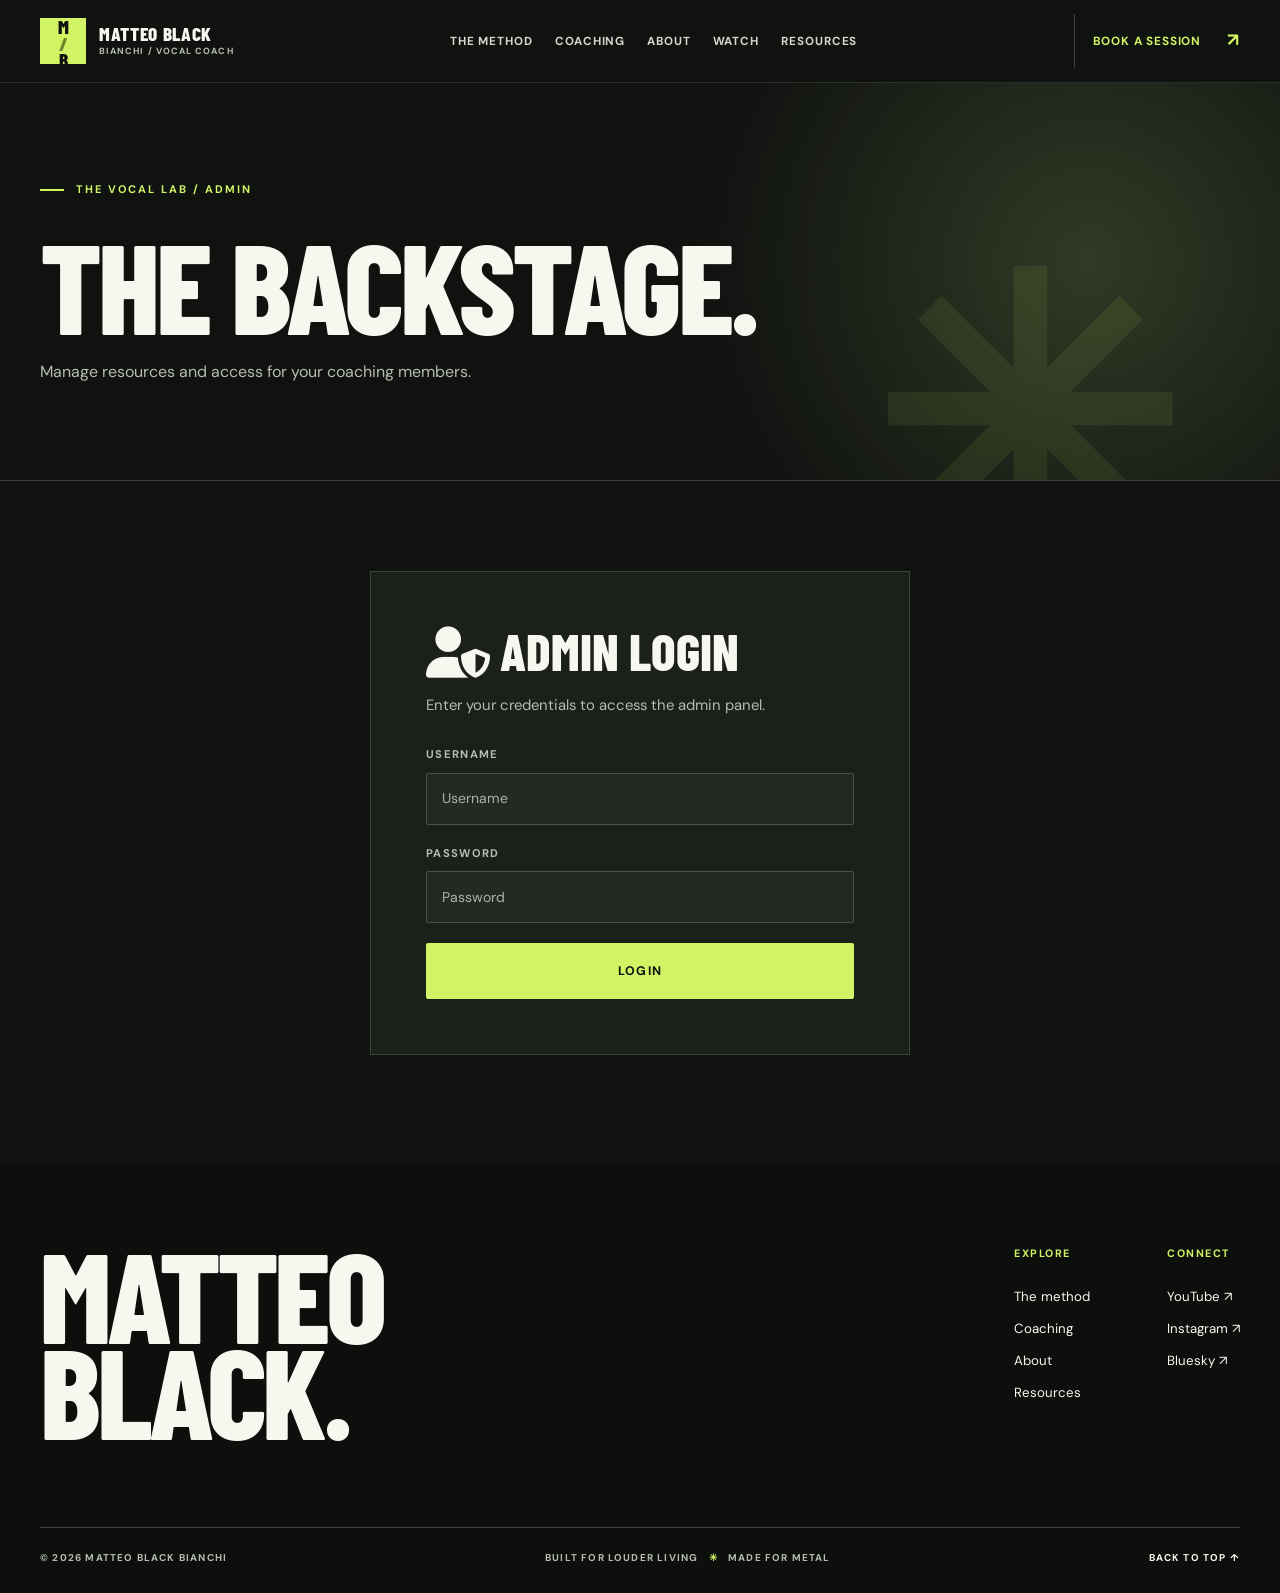
==== src/admin.html @ 32c0856f "Apply cohesive theme to resources admin and calendar Co-authored-by: mbianchidev <37507190+mbianchid" ====
<!DOCTYPE html>
<html lang="en">
<head>
    <meta charset="UTF-8">
    <meta name="viewport" content="width=device-width, initial-scale=1.0">
    <title>Admin | Matteo Black Bianchi</title>
    <link rel="icon" href="data:image/svg+xml,<svg xmlns=%22http://www.w3.org/2000/svg%22 viewBox=%220 0 100 100%22><text y=%22.9em%22 font-size=%2290%22>🤘</text></svg>">
    <link rel="preconnect" href="https://fonts.googleapis.com">
    <link rel="preconnect" href="https://fonts.gstatic.com" crossorigin>
    <link href="https://fonts.googleapis.com/css2?family=Barlow+Condensed:wght@500;600;700;800;900&family=DM+Sans:wght@400;500;600;700&display=swap" rel="stylesheet">
    <link rel="stylesheet" href="https://cdnjs.cloudflare.com/ajax/libs/font-awesome/6.5.1/css/all.min.css" integrity="sha512-DTOQO9RWCH3ppGqcWaEA1BIZOC6xxalwEsw9c2QQeAIftl+Vegovlnee1c9QX4TctnWMn13TZye+giMm8e2LwA==" crossorigin="anonymous" referrerpolicy="no-referrer" />
    <link rel="stylesheet" href="styles.css">
    <script src="shared.js" defer></script>
    <script src="admin.js" defer></script>
</head>
<body>
    <a class="skip-link" href="#main">Skip to content</a>
    <nav class="main-nav" aria-label="Main navigation">
        <div class="container nav-inner">
            <a href="index.html" class="nav-logo" aria-label="Matteo Black Bianchi, home"><span class="brand-mark">M<span>/</span>B</span><span class="brand-name">MATTEO BLACK <small>BIANCHI / VOCAL COACH</small></span></a>
            <button class="mobile-menu-toggle" type="button" aria-label="Open menu" aria-expanded="false" aria-controls="site-nav"><span class="menu-label">Menu</span><span class="menu-icon"><span></span><span></span></span></button>
            <ul class="nav-links" id="site-nav">
                <li><a href="index.html#approach">The method</a></li>
                <li><a href="index.html#vocal-course">Coaching</a></li>
                <li><a href="index.html#bio">About</a></li>
                <li><a href="index.html#youtube">Watch</a></li>
                <li><a href="resources.html">Resources</a></li>
            </ul>
            <a class="nav-cta" href="https://cal.com/mbianchidev/vocal-coaching?overlayCalendar=true">Book a session <span aria-hidden="true">↗</span></a>
        </div>
    </nav>

    <main id="main">
    <header class="page-hero"><div class="container"><p class="eyebrow"><span class="eyebrow-line"></span> THE VOCAL LAB / ADMIN</p><h1>THE BACKSTAGE.</h1><p>Manage resources and access for your coaching members.</p></div></header>
    
    <!-- Admin Login -->
    <section id="admin-login" class="admin-section">
        <div class="container">
            <div class="admin-form-container">
                <h2><i class="fas fa-user-shield"></i> ADMIN LOGIN</h2>
                <p>Enter your credentials to access the admin panel.</p>
                <form id="admin-login-form" class="admin-form">
                    <div class="form-group">
                        <label for="admin-username">Username</label>
                        <input type="text" id="admin-username" name="username" placeholder="Username" required autocomplete="username">
                    </div>
                    <div class="form-group">
                        <label for="admin-password">Password</label>
                        <input type="password" id="admin-password" name="password" placeholder="Password" required autocomplete="current-password">
                    </div>
                    <button type="submit" class="btn btn-submit">LOGIN</button>
                </form>
                <p id="login-error" class="error-message" style="display: none;">Invalid credentials. Access denied!</p>
            </div>
        </div>
    </section>
    
    <!-- Admin Dashboard (hidden by default) -->
    <section id="admin-dashboard" class="admin-section" style="display: none;">
        <div class="container">
            <div class="content-header">
                <h2><i class="fas fa-cog"></i> DASHBOARD</h2>
                <button id="admin-logout-btn" class="btn btn-logout"><i class="fas fa-sign-out-alt"></i> Logout</button>
            </div>
            
            <!-- Settings Section -->
            <div class="admin-panel">
                <h3><i class="fas fa-key"></i> RESOURCE PASSWORD</h3>
                <p>Set the password that users need to access the resources section.</p>
                <form id="password-settings-form" class="admin-form">
                    <div class="form-group">
                        <label for="new-resource-password">New resource password</label>
                        <input type="password" id="new-resource-password" name="new-password" placeholder="New resource password" required autocomplete="new-password" minlength="8">
                    </div>
                    <button type="submit" class="btn btn-primary">UPDATE PASSWORD</button>
                </form>
                <p id="password-success" class="success-message" style="display: none;">Password updated successfully!</p>
                <p id="password-error" class="error-message" style="display: none;">Error updating password.</p>
            </div>
            
            <!-- Admin Credentials Section -->
            <div class="admin-panel">
                <h3><i class="fas fa-user-lock"></i> ADMIN CREDENTIALS</h3>
                <p>Update your admin login credentials. Remember to save these securely!</p>
                <form id="admin-credentials-form" class="admin-form">
                    <div class="form-group">
                        <label for="new-admin-username">New admin username</label>
                        <input type="text" id="new-admin-username" name="new-admin-username" placeholder="New admin username" required autocomplete="username" minlength="5">
                    </div>
                    <div class="form-group">
                        <label for="new-admin-password">New admin password</label>
                        <input type="password" id="new-admin-password" name="new-admin-password" placeholder="New admin password" required autocomplete="new-password" minlength="8">
                    </div>
                    <button type="submit" class="btn btn-primary">UPDATE CREDENTIALS</button>
                </form>
                <p id="credentials-success" class="success-message" style="display: none;">Admin credentials updated! Use them on next login.</p>
                <p id="credentials-error" class="error-message" style="display: none;">Username must be at least 5 characters and password at least 8 characters.</p>
            </div>
            
            <!-- PDF Upload Section -->
            <div class="admin-panel">
                <h3><i class="fas fa-upload"></i> UPLOAD PDF</h3>
                <p>Upload a PDF file to share with your members. You can add a title and description.</p>
                <form id="pdf-upload-form" class="admin-form">
                    <div class="form-group">
                        <label for="pdf-title">PDF Title</label>
                        <input type="text" id="pdf-title" name="pdf-title" placeholder="PDF Title (e.g., Vocal Warm-Up Guide)" maxlength="200" required>
                    </div>
                    <div class="form-group">
                        <label for="pdf-description">Description (optional)</label>
                        <textarea id="pdf-description" name="pdf-description" placeholder="Description (optional)" rows="3" maxlength="500"></textarea>
                    </div>
                    <div class="form-group">
                        <label for="pdf-file" class="file-upload-label">
                            <i class="fas fa-file-pdf"></i> Choose PDF File
                            <input type="file" id="pdf-file" name="pdf-file" accept=".pdf" required>
                        </label>
                        <span id="file-name" class="file-name">No file chosen</span>
                    </div>
                    <button type="submit" class="btn btn-primary">UPLOAD PDF</button>
                </form>
                <p id="upload-success" class="success-message" style="display: none;">PDF uploaded successfully!</p>
                <p id="upload-error" class="error-message" style="display: none;">Error uploading PDF. Please try again.</p>
            </div>
            
            <!-- Manage Resources Section -->
            <div class="admin-panel">
                <h3><i class="fas fa-list"></i> MANAGE RESOURCES</h3>
                <p>View and delete uploaded resources.</p>
                <div id="admin-resources-list" class="resources-list">
                    <p class="no-resources">No resources uploaded yet.</p>
                </div>
            </div>
        </div>
    </section>
    </main>

    <footer class="site-footer">
        <div class="container">
            <div class="footer-top"><a href="index.html" class="footer-brand">MATTEO<br>BLACK.</a><div class="footer-links"><div><span>EXPLORE</span><a href="index.html#approach">The method</a><a href="index.html#vocal-course">Coaching</a><a href="index.html#bio">About</a><a href="resources.html">Resources</a></div><div><span>CONNECT</span><a href="https://www.youtube.com/@b143ck" target="_blank" rel="noopener noreferrer">YouTube ↗</a><a href="https://instagram.com/b143ck_" target="_blank" rel="noopener noreferrer">Instagram ↗</a><a href="https://mbianchidev.bsky.social" target="_blank" rel="noopener noreferrer">Bluesky ↗</a></div></div></div>
            <div class="footer-bottom"><span>© <span id="current-year">2026</span> MATTEO BLACK BIANCHI</span><span>BUILT FOR LOUDER LIVING <span class="dot">✳</span> MADE FOR METAL</span><a href="#main">BACK TO TOP ↑</a></div>
        </div>
    </footer>
</body>
</html>
---- src/styles.css ----
:root {
    --ink: #101210;
    --panel: #1c201b;
    --line: #3d423b;
    --paper: #eeeee7;
    --white: #f7f7f0;
    --muted: #b6bcb2;
    --acid: #d1f464;
    --accent-gradient: linear-gradient(135deg, #d1f464, #b6df41);
    --primary-color: #d1f464;
    --text-color: #f7f7f0;
    --text-muted: #b6bcb2;
    --bg-color: #101210;
    --bg-alt-color: #1c201b;
    --card-bg: #1c201b;
    --border-radius: 2px;
    --transition-normal: .25s ease;
    --success-color: #d1f464;
    --danger-color: #713d3b;
    --danger-color-hover: #96534f;
    --pdf-viewer-bg: #fff;
    --display-font: 'Barlow Condensed', Impact, 'Arial Narrow', 'DejaVu Sans Condensed', sans-serif;
}

*, *::before, *::after { box-sizing: border-box; }
html { scroll-behavior: smooth; }
body { margin: 0; background: var(--ink); color: var(--white); font: 400 1rem/1.6 'DM Sans', sans-serif; }
body.modal-open { overflow: hidden; }
button, input, select, textarea { font: inherit; }
button { cursor: pointer; }
a { color: inherit; text-decoration: none; }
img { display: block; max-width: 100%; }
h1, h2, h3, h4, p { margin-top: 0; }
h1, h2, h3, h4 { font-family: var(--display-font); line-height: .92; font-weight: 800; }
section { scroll-margin-top: 80px; }
:focus-visible { outline: 2px solid var(--acid); outline-offset: 4px; }
.container { width: min(100% - 80px, 1380px); margin-inline: auto; }
.visually-hidden, .skip-link:not(:focus) { position: absolute; width: 1px; height: 1px; padding: 0; margin: -1px; overflow: hidden; clip: rect(0,0,0,0); white-space: nowrap; border: 0; }
.skip-link:focus { position: fixed; top: 12px; left: 12px; padding: 12px 18px; background: var(--acid); color: var(--ink); z-index: 10000; }
.section-pad { padding: clamp(90px, 10vw, 150px) 0; }
.eyebrow { display: flex; align-items: center; gap: 12px; margin: 0 0 30px; font-size: .69rem; line-height: 1.2; font-weight: 700; letter-spacing: .18em; }
.eyebrow-line { width: 24px; height: 2px; flex: none; background: currentColor; }
.eyebrow-number { color: var(--acid); }
.outline-text { color: transparent; -webkit-text-stroke: 1.5px currentColor; }
.btn { display: inline-flex; justify-content: space-between; align-items: center; gap: 38px; min-height: 56px; border: 1px solid transparent; border-radius: 2px; padding: 14px 22px; font-size: .78rem; font-weight: 700; line-height: 1.2; letter-spacing: .09em; text-transform: uppercase; text-align: left; transition: background var(--transition-normal), color var(--transition-normal), transform var(--transition-normal), border-color var(--transition-normal); }
.btn:hover { transform: translateY(-2px); }
.btn-primary, .btn-submit, .btn-view { background: var(--acid); color: var(--ink); }
.btn-primary:hover, .btn-submit:hover, .btn-view:hover { background: var(--white); color: var(--ink); }
.text-link { display: inline-flex; align-items: center; gap: 16px; border-bottom: 1px solid currentColor; padding-bottom: 7px; font-size: .76rem; font-weight: 700; line-height: 1.2; letter-spacing: .08em; text-transform: uppercase; transition: color var(--transition-normal); }
.text-link:hover { color: var(--acid); }

/* Navigation */
.main-nav { position: relative; z-index: 100; background: var(--ink); border-bottom: 1px solid #2a3029; }
.nav-inner { min-height: 82px; display: flex; align-items: center; gap: 34px; }
.nav-logo { flex: none; display: flex; align-items: center; gap: 13px; color: var(--white); }
.brand-mark { display: grid; place-items: center; width: 46px; height: 46px; background: var(--acid); color: var(--ink); font: 800 1.22rem/.85 var(--display-font); letter-spacing: -.08em; }
.brand-mark span { color: #6a872b; }
.brand-name { font: 800 1.2rem/.9 var(--display-font); letter-spacing: .035em; }
.brand-name small { display: block; margin-top: 5px; color: var(--muted); font: 700 .56rem/1.1 'DM Sans', sans-serif; letter-spacing: .12em; }
.nav-links { display: flex; align-items: center; justify-content: center; gap: clamp(12px, 1.7vw, 30px); flex: 1; list-style: none; margin: 0; padding: 0; }
.nav-links a { display: block; padding: 10px 0; color: #d4d7ce; font-size: .73rem; font-weight: 700; letter-spacing: .08em; text-transform: uppercase; transition: color var(--transition-normal); }
.nav-links a:hover, .nav-links a.active { color: var(--acid); }
.nav-cta { flex: none; display: inline-flex; align-items: center; gap: 26px; padding: 12px 0 12px 18px; border-left: 1px solid var(--line); color: var(--acid); font-size: .74rem; font-weight: 700; letter-spacing: .07em; text-transform: uppercase; transition: color var(--transition-normal); }
.nav-cta:hover { color: var(--white); }
.nav-cta span { font-size: 1.15rem; }
.mobile-menu-toggle { display: none; }

/* Home */
.hero { position: relative; display: flex; flex-direction: column; min-height: min(840px, calc(100svh - 82px)); background: #101210; overflow: hidden; }
.hero-photo { position: absolute; inset: 0 0 0 38%; background: url('assets/matteo-metal.jpg') center 37% / cover no-repeat; filter: grayscale(1) contrast(1.18) brightness(.8); }
.hero::after { content: ''; position: absolute; inset: 0; pointer-events: none; background: linear-gradient(90deg, #101210 0%, #101210 30%, rgba(16,18,16,.85) 47%, rgba(16,18,16,.10) 77%), linear-gradient(0deg, rgba(16,18,16,.62), transparent 36%); }
.hero-inner { position: relative; z-index: 1; flex: 1; display: flex; align-items: center; min-height: 590px; padding-block: 72px 80px; }
.hero-copy { max-width: 790px; }
.hero .eyebrow { color: var(--acid); }
.hero h1 { margin: 0 0 30px; font-size: clamp(6.6rem, 12.8vw, 12.5rem); line-height: .73; letter-spacing: -.035em; }
.hero h1 em { color: var(--acid); font-style: normal; }
.hero-intro { max-width: 460px; margin: 0 0 34px; color: #e5e7df; font-size: clamp(1rem, 1.6vw, 1.25rem); line-height: 1.5; }
.hero-actions { display: flex; align-items: center; flex-wrap: wrap; gap: 28px; }
.hero-side-label { position: absolute; right: 0; bottom: 130px; color: #e4e4d9; font-size: .65rem; font-weight: 700; letter-spacing: .17em; writing-mode: vertical-rl; }
.hero-bottom { position: relative; z-index: 1; border-top: 1px solid #636a6070; background: #101210b8; }
.hero-bottom-inner { display: flex; justify-content: space-between; align-items: center; gap: 20px; min-height: 66px; font-size: .64rem; font-weight: 700; letter-spacing: .15em; }
.hero-bottom .rule { display: inline-block; width: 27px; height: 1px; margin: 0 10px 4px; background: var(--acid); }
.dot { color: var(--acid); padding-inline: 7px; }
.signal-strip { background: var(--acid); color: var(--ink); overflow: hidden; }
.signal-inner { display: flex; justify-content: space-between; align-items: center; gap: 18px; min-height: 64px; font: 800 clamp(1rem, 1.9vw, 1.55rem)/1 var(--display-font); letter-spacing: .035em; white-space: nowrap; }
.signal-star { font-family: 'DM Sans', sans-serif; font-size: .95rem; }
.section-heading { display: flex; justify-content: space-between; align-items: end; gap: 65px; margin-bottom: 54px; }
.section-heading h2, .course-intro h2, .bio-statement h2, .booking-copy h2 { margin: 0; font-size: clamp(4.5rem, 7.1vw, 8rem); letter-spacing: -.028em; }
.section-heading > p { max-width: 360px; margin: 0 0 5px; font-size: 1.05rem; line-height: 1.65; }
.approach-section { background: var(--paper); color: var(--ink); }
.approach-section .outline-text { -webkit-text-stroke-color: var(--ink); }
.method-grid { display: grid; grid-template-columns: repeat(3, 1fr); border: 1px solid #a8aca2; }
.method-card { position: relative; display: flex; flex-direction: column; min-height: 330px; padding: clamp(24px, 3vw, 42px); }
.method-card + .method-card { border-left: 1px solid #a8aca2; }
.card-index { font-size: .68rem; font-weight: 700; letter-spacing: .15em; }
.method-symbol { position: absolute; right: 35px; top: 27px; color: #799638; font-size: 3.2rem; line-height: 1; }
.method-card h3 { margin: auto 0 18px; font-size: clamp(2.2rem, 3.4vw, 3.7rem); letter-spacing: -.01em; }
.method-card p { max-width: 285px; margin: 0; color: #484e46; font-size: .89rem; line-height: 1.6; }
.vocal-course { position: relative; isolation: isolate; overflow: hidden; background: #171b16; }
.course-art { position: absolute; inset: 0; z-index: -1; background: radial-gradient(circle at 78% 50%, #323c28 0, transparent 45%), repeating-linear-gradient(120deg, transparent 0 46px, #ffffff06 47px 48px), #171b16; }
.course-layout { display: grid; grid-template-columns: 1fr .8fr; align-items: center; gap: clamp(60px, 10vw, 160px); }
.course-intro h2 { margin-bottom: 30px; }
.course-intro h2 span { color: var(--acid); }
.course-intro > p:not(.eyebrow) { max-width: 470px; margin: 0 0 34px; color: #d0d5ca; font-size: 1.05rem; }
.course-details { border-top: 1px solid #7c857b; }
.detail-label { margin: 25px 0 16px; color: var(--acid); font-size: .67rem; font-weight: 700; letter-spacing: .16em; }
.course-features { list-style: none; padding: 0; margin: 0; }
.course-features li { display: grid; grid-template-columns: 38px 1fr 18px; align-items: center; gap: 12px; padding: 21px 0; border-bottom: 1px solid #545b51; font: 700 clamp(1.35rem, 2.4vw, 2.3rem)/1 var(--display-font); text-transform: uppercase; }
.course-features li span { color: var(--acid); font: 700 .7rem 'DM Sans', sans-serif; letter-spacing: .1em; }
.course-features li span:last-child { font-size: 1.3rem; text-align: right; }
.session-note { display: flex; gap: 16px; margin-top: 26px; }
.session-note .asterisk { color: var(--acid); font-size: 2rem; line-height: 1; }
.session-note p { max-width: 420px; margin: 0; color: #d0d5ca; font-size: .85rem; line-height: 1.65; }
.bio-section { background: var(--acid); color: var(--ink); }
.bio-layout { display: grid; grid-template-columns: 1fr .9fr; gap: clamp(60px, 10vw, 150px); align-items: start; }
.bio-statement h2 { margin-bottom: 60px; }
.bio-section .outline-text { -webkit-text-stroke-color: var(--ink); }
.since-mark { display: inline-flex; align-items: center; gap: 15px; border-top: 1px solid #526b28; padding-top: 20px; font-size: .65rem; font-weight: 700; letter-spacing: .12em; }
.since-mark strong { font: 800 2.2rem/.8 var(--display-font); letter-spacing: 0; }
.bio-story { position: relative; margin-top: 22px; padding: clamp(30px, 4vw, 60px); background: var(--ink); color: var(--white); }
.bio-icon { display: block; color: var(--acid); font-size: 3rem; line-height: 1; }
.bio-story h3 { margin: 50px 0 22px; font-size: clamp(2.5rem, 4vw, 4rem); }
.bio-story p { color: #d1d5cd; font-size: .94rem; line-height: 1.8; }
.bio-social { display: flex; flex-wrap: wrap; gap: 12px 20px; border-top: 1px solid var(--line); margin-top: 32px; padding-top: 22px; font-size: .7rem; font-weight: 700; text-transform: uppercase; letter-spacing: .08em; }
.bio-social span { flex: 0 0 100%; color: var(--acid); }
.bio-social a:hover { color: var(--acid); }
.youtube-section { background: #171b16; }
.youtube-section .outline-text { -webkit-text-stroke-color: var(--white); }
.video-heading .text-link { margin-bottom: 10px; }
.video-grid { display: grid; grid-template-columns: repeat(3, minmax(0, 1fr)); gap: 20px; }
.video-card { display: block; min-width: 0; padding: 0; border: 1px solid var(--line); border-radius: 0; background: var(--panel); color: var(--white); text-align: left; transition: border-color var(--transition-normal), transform var(--transition-normal); }
.video-card:hover { border-color: var(--acid); transform: translateY(-4px); }
.video-image { position: relative; display: block; overflow: hidden; aspect-ratio: 16/10; background: radial-gradient(circle at 50% 45%, #49513f, transparent 62%), repeating-linear-gradient(145deg, #2b3029 0 28px, #30372d 29px 30px); }
.video-image img { width: 100%; height: 100%; object-fit: cover; filter: grayscale(1) brightness(.72); transition: filter var(--transition-normal), transform var(--transition-normal); }
.video-image img[hidden] { display: none; }
.video-card:hover img { filter: grayscale(.2) brightness(.9); transform: scale(1.04); }
.video-play { position: absolute; left: 50%; top: 50%; display: grid; place-items: center; width: 62px; height: 62px; border: 1px solid var(--white); border-radius: 50%; background: #101210aa; font-size: 1rem; transform: translate(-50%, -50%); }
.video-card:hover .video-play { background: var(--acid); border-color: var(--acid); color: var(--ink); }
.video-meta { position: relative; display: flex; flex-direction: column; gap: 15px; min-height: 160px; padding: 22px 26px; }
.video-meta > span:first-child { color: var(--acid); font: 700 .66rem 'DM Sans', sans-serif; letter-spacing: .14em; }
.video-meta strong { max-width: 85%; font: 700 clamp(1.5rem, 2.3vw, 2.5rem)/.98 var(--display-font); }
.video-arrow { position: absolute; right: 25px; bottom: 24px; font-size: 1.5rem; }
.booking-section { background: var(--paper); color: var(--ink); }
.booking-layout { display: grid; grid-template-columns: .9fr 1fr; align-items: start; gap: clamp(55px, 8vw, 130px); }
.booking-copy h2 { margin-bottom: 32px; }
.booking-copy h2 span { color: #6e8e26; }
.booking-copy > p:not(.eyebrow) { max-width: 450px; color: #42483f; font-size: 1.05rem; }
.booking-aside { display: flex; align-items: center; flex-wrap: wrap; gap: 8px; margin-top: 70px; font-size: .69rem; font-weight: 700; letter-spacing: .08em; }
.booking-aside .asterisk { margin-right: 10px; font-size: 2.4rem; line-height: 1; }
.booking-aside a { border-bottom: 1px solid; }
.booking-form { background: var(--ink); color: var(--white); padding: clamp(28px, 4vw, 55px); }
.form-title { display: flex; justify-content: space-between; align-items: center; margin-bottom: 38px; font: 700 clamp(2rem, 3.2vw, 3rem)/1 var(--display-font); }
.form-title span { color: var(--acid); }
.form-row { display: grid; grid-template-columns: repeat(2, minmax(0, 1fr)); gap: 20px; }
.form-group { margin-bottom: 20px; }
.form-group label { display: block; margin-bottom: 9px; color: #d0d5cc; font-size: .65rem; font-weight: 700; letter-spacing: .13em; }
.form-group label span { color: var(--acid); }
.booking-form input, .booking-form select, .booking-form textarea, .password-form input, .admin-form input, .admin-form textarea { display: block; width: 100%; min-height: 52px; padding: 13px 15px; border: 1px solid #4b5348; border-radius: 2px; background: #242a22; color: var(--white); font-size: .88rem; outline: none; }
.booking-form textarea, .admin-form textarea { resize: vertical; }
.booking-form input:focus, .booking-form select:focus, .booking-form textarea:focus, .password-form input:focus, .admin-form input:focus, .admin-form textarea:focus { border-color: var(--acid); outline: 2px solid var(--acid); outline-offset: 1px; }
.booking-form input::placeholder, .booking-form textarea::placeholder, .password-form input::placeholder, .admin-form input::placeholder, .admin-form textarea::placeholder { color: #aab2a6; opacity: 1; }
.booking-form select { appearance: none; background: #242a22 url("data:image/svg+xml,%3Csvg xmlns='http://www.w3.org/2000/svg' width='16' height='16' viewBox='0 0 16 16'%3E%3Cpath fill='none' stroke='%23d1f464' stroke-width='2' d='m3 6 5 5 5-5'/%3E%3C/svg%3E") no-repeat right 16px center; }
.booking-form select:invalid { color: #aab2a6; }
.booking-form option { color: var(--white); }
.btn-submit { width: 100%; }
.btn:disabled { opacity: .65; cursor: wait; transform: none; }
.form-status { margin: 15px 0 0; font-size: .84rem; }
.form-status:empty { display: none; }
.form-status.error { color: #ffaaa2; }

/* Footer */
.site-footer, footer { background: #0d0f0d; color: var(--white); }
.site-footer { padding: 80px 0 0; }
.footer-top { display: flex; justify-content: space-between; gap: 40px; padding-bottom: 90px; }
.footer-brand { font: 800 clamp(5rem, 10vw, 10rem)/.75 var(--display-font); letter-spacing: -.035em; }
.footer-brand:hover { color: var(--acid); }
.footer-links { display: flex; gap: clamp(50px, 6vw, 100px); }
.footer-links div { display: flex; flex-direction: column; align-items: flex-start; gap: 11px; }
.footer-links span { margin-bottom: 12px; color: var(--acid); font-size: .67rem; font-weight: 700; letter-spacing: .14em; }
.footer-links a { font-size: .83rem; }
.footer-links a:hover, .footer-bottom a:hover { color: var(--acid); }
.footer-bottom { display: flex; justify-content: space-between; gap: 20px; border-top: 1px solid var(--line); padding: 22px 0 27px; color: var(--muted); font-size: .62rem; font-weight: 700; letter-spacing: .12em; }
.footer-bottom a { color: var(--white); }

/* Resources, admin and calendar */
.page-hero { position: relative; overflow: hidden; padding: 100px 0 95px; background: radial-gradient(circle at 85% 45%, #303a25, transparent 35%), var(--ink); border-bottom: 1px solid var(--line); }
.page-hero::after { content: '✳'; position: absolute; right: 8%; bottom: -130px; color: #d1f46413; font: 800 370px/1 'DM Sans', sans-serif; pointer-events: none; }
.page-hero .container { position: relative; z-index: 1; }
.page-hero .eyebrow { color: var(--acid); }
.page-hero h1 { margin: 0 0 15px; font-size: clamp(5rem, 10vw, 10rem); letter-spacing: -.03em; }
.page-hero p:last-child { max-width: 590px; margin: 0; color: var(--muted); }
.resources-section, .admin-section { min-height: 55vh; padding: 90px 0 110px; background: var(--ink); }
.password-form-container, .admin-form-container { max-width: 540px; margin: 0 auto; padding: clamp(30px, 5vw, 55px); background: var(--panel); border: 1px solid var(--line); }
.password-form-container h2, .admin-form-container h2, .content-header h2 { margin: 0 0 16px; font-size: clamp(2.5rem, 4vw, 4rem); }
.password-form-container > p, .admin-form-container > p, .admin-panel p { color: var(--muted); font-size: .93rem; }
.password-form, .admin-form { margin-top: 28px; }
.password-form label, .admin-form label:not(.file-upload-label) { display: block; margin-bottom: 9px; color: var(--muted); font-size: .7rem; font-weight: 700; text-transform: uppercase; letter-spacing: .12em; }
.password-form .btn, .admin-form .btn { width: 100%; justify-content: center; }
.error-message { margin-top: 15px; color: #ffaaa2; }
.success-message { margin-top: 15px; color: var(--acid); }
.content-header { display: flex; justify-content: space-between; align-items: center; gap: 20px; margin-bottom: 35px; }
.content-header h2 { margin-bottom: 0; }
.btn-logout, .btn-delete { background: var(--danger-color); color: var(--white); }
.btn-logout:hover, .btn-delete:hover { background: var(--danger-color-hover); }
.resources-list { display: grid; gap: 16px; }
.resource-card { display: flex; align-items: center; gap: 20px; padding: 25px; background: var(--panel); border: 1px solid var(--line); }
.resource-icon { display: grid; place-items: center; flex: none; width: 60px; height: 60px; background: var(--acid); color: var(--ink); font-size: 1.5rem; }
.resource-info { flex: 1; min-width: 0; overflow-wrap: anywhere; }
.resource-info h4 { margin: 0 0 8px; font-size: 1.6rem; }
.resource-info p { margin: 0 0 8px; color: var(--muted); }
.resource-date, .resource-file { display: block; color: var(--muted); font-size: .8rem; }
.resource-actions { flex: none; }
.no-resources { margin: 0; padding: 40px; background: var(--panel); border: 1px dashed var(--line); color: var(--muted); text-align: center; }
.admin-panel { margin-bottom: 22px; padding: clamp(25px, 4vw, 45px); background: var(--panel); border: 1px solid var(--line); }
.admin-panel h3 { margin: 0 0 15px; color: var(--acid); font-size: 2.4rem; }
.admin-panel h3 i { font-size: 1.3rem; vertical-align: middle; }
.admin-panel .admin-form { max-width: 550px; }
.file-upload-label { display: flex; justify-content: center; align-items: center; gap: 10px; padding: 20px; border: 1px dashed #818b78; color: var(--white); cursor: pointer; }
.file-upload-label:hover { border-color: var(--acid); }
.file-upload-label:focus-within { outline: 2px solid var(--acid); outline-offset: 3px; }
.file-upload-label input[type="file"] { position: absolute; width: 1px; height: 1px; opacity: 0; }
.file-name { display: block; margin-top: 10px; color: var(--muted); font-size: .8rem; }
.calendar-section { padding: 50px 0 90px; }
.calendar-frame { min-height: 700px; background: var(--panel); border: 1px solid var(--line); }

/* Media dialogs */
.video-modal, .pdf-modal { position: fixed; inset: 0; z-index: 1000; display: grid; place-items: center; padding: 55px 20px 20px; background: #080a08ed; }
.modal-content { position: relative; width: min(100%, 1000px); aspect-ratio: 16/9; background: #000; border: 1px solid var(--line); }
.modal-content iframe { display: block; width: 100%; height: 100%; border: 0; }
.modal-close { position: absolute; top: -46px; right: 0; display: grid; place-items: center; width: 40px; height: 40px; border: 0; background: var(--acid); color: var(--ink); font-size: 1.5rem; line-height: 1; }
.modal-close:hover { background: var(--white); }
.pdf-modal-content { position: relative; display: flex; flex-direction: column; width: min(100%, 900px); height: 80vh; padding: 20px; background: var(--panel); border: 1px solid var(--line); }
.pdf-title { margin: 0 0 15px; font-size: 2rem; }
.pdf-viewer { flex: 1; width: 100%; border: 0; background: var(--pdf-viewer-bg); }
.download-btn { align-self: center; margin-top: 15px; }

@media (max-width: 1100px) {
    .container { width: min(100% - 48px, 1380px); }
    .nav-inner { gap: 20px; }
    .nav-cta { display: none; }
    .nav-links { justify-content: flex-end; }
    .hero h1 { font-size: clamp(6rem, 15vw, 10rem); }
    .hero-photo { left: 31%; }
    .course-layout, .bio-layout, .booking-layout { gap: 50px; }
}
@media (max-width: 760px) {
    .container { width: min(100% - 36px, 1380px); }
    .section-pad { padding: 80px 0; }
    .nav-inner { min-height: 70px; justify-content: space-between; }
    .brand-mark { width: 42px; height: 42px; }
    .mobile-menu-toggle { display: flex; align-items: center; gap: 11px; order: 2; padding: 12px 0 12px 12px; border: 0; background: transparent; color: var(--white); font-size: .73rem; font-weight: 700; letter-spacing: .1em; text-transform: uppercase; }
    .menu-icon { display: flex; flex-direction: column; gap: 5px; width: 21px; }
    .menu-icon span { width: 100%; height: 2px; background: var(--acid); transition: transform var(--transition-normal); }
    .mobile-menu-toggle[aria-expanded="true"] .menu-icon span:first-child { transform: translateY(3.5px) rotate(45deg); }
    .mobile-menu-toggle[aria-expanded="true"] .menu-icon span:last-child { transform: translateY(-3.5px) rotate(-45deg); }
    .nav-links { display: none; position: absolute; top: 100%; left: 0; right: 0; flex-direction: column; align-items: stretch; gap: 0; background: var(--ink); border-bottom: 1px solid var(--line); padding: 10px 18px 20px; }
    .nav-links.active { display: flex; }
    .nav-links li + li { border-top: 1px solid var(--line); }
    .nav-links a { padding: 16px 0; font-size: .88rem; }
    .hero { min-height: 720px; }
    .hero-photo { inset: 0 0 0 8%; background-position: 55% center; filter: grayscale(1) contrast(1.12) brightness(.62); }
    .hero::after { background: linear-gradient(90deg, #101210e8, #10121030 100%), linear-gradient(0deg, #101210c7, transparent 72%); }
    .hero-inner { min-height: 620px; padding-block: 70px; align-items: flex-end; }
    .hero h1 { font-size: clamp(6rem, 20vw, 10rem); }
    .hero-intro { max-width: 340px; }
    .hero-side-label { display: none; }
    .hero-bottom-inner { justify-content: center; min-height: 60px; text-align: center; }
    .hero-bottom-inner span:last-child { display: none; }
    .signal-inner { min-height: 56px; justify-content: flex-start; gap: 22px; overflow: hidden; }
    .signal-inner > :nth-child(n+6) { display: none; }
    .section-heading, .course-layout, .bio-layout, .booking-layout { display: grid; grid-template-columns: 1fr; gap: 30px; }
    .section-heading { margin-bottom: 38px; }
    .section-heading h2, .course-intro h2, .bio-statement h2, .booking-copy h2 { font-size: clamp(4.2rem, 13vw, 7rem); }
    .method-grid { grid-template-columns: 1fr; }
    .method-card { min-height: 255px; padding: 28px; }
    .method-card + .method-card { border-left: 0; border-top: 1px solid #a8aca2; }
    .method-card h3 { font-size: 3rem; }
    .course-layout, .bio-layout, .booking-layout { gap: 55px; }
    .bio-statement h2 { margin-bottom: 30px; }
    .bio-story { margin-top: 0; }
    .video-grid { grid-template-columns: repeat(2, minmax(0, 1fr)); }
    .booking-aside { margin-top: 32px; }
    .footer-top { flex-direction: column; gap: 60px; }
    .footer-bottom { flex-wrap: wrap; }
    .page-hero { padding: 75px 0; }
    .resources-section, .admin-section { padding: 60px 0 80px; }
}
@media (max-width: 520px) {
    .hero { min-height: 660px; }
    .hero-inner { min-height: 590px; }
    .hero h1 { font-size: clamp(5.6rem, 22vw, 8rem); }
    .hero-actions { align-items: flex-start; flex-direction: column; gap: 20px; }
    .hero .btn { width: 100%; }
    .hero-bottom-inner { font-size: .54rem; }
    .signal-inner { font-size: 1.15rem; }
    .signal-inner > :nth-child(n+5) { display: none; }
    .section-heading h2, .course-intro h2, .bio-statement h2, .booking-copy h2 { font-size: clamp(3.5rem, 13.5vw, 5.6rem); }
    .form-row, .video-grid { grid-template-columns: 1fr; }
    .video-meta { min-height: 130px; }
    .footer-brand { font-size: 6rem; }
    .footer-links { gap: 40px; }
    .footer-bottom { flex-direction: column; }
    .resource-card, .content-header { flex-direction: column; align-items: flex-start; }
    .resource-actions { align-self: stretch; }
    .resource-actions .btn { width: 100%; }
    .page-hero h1 { font-size: clamp(4.4rem, 17vw, 7rem); }
}
@media (prefers-reduced-motion: reduce) {
    html { scroll-behavior: auto; }
    *, *::before, *::after { transition-duration: .01ms !important; animation-duration: .01ms !important; }
}
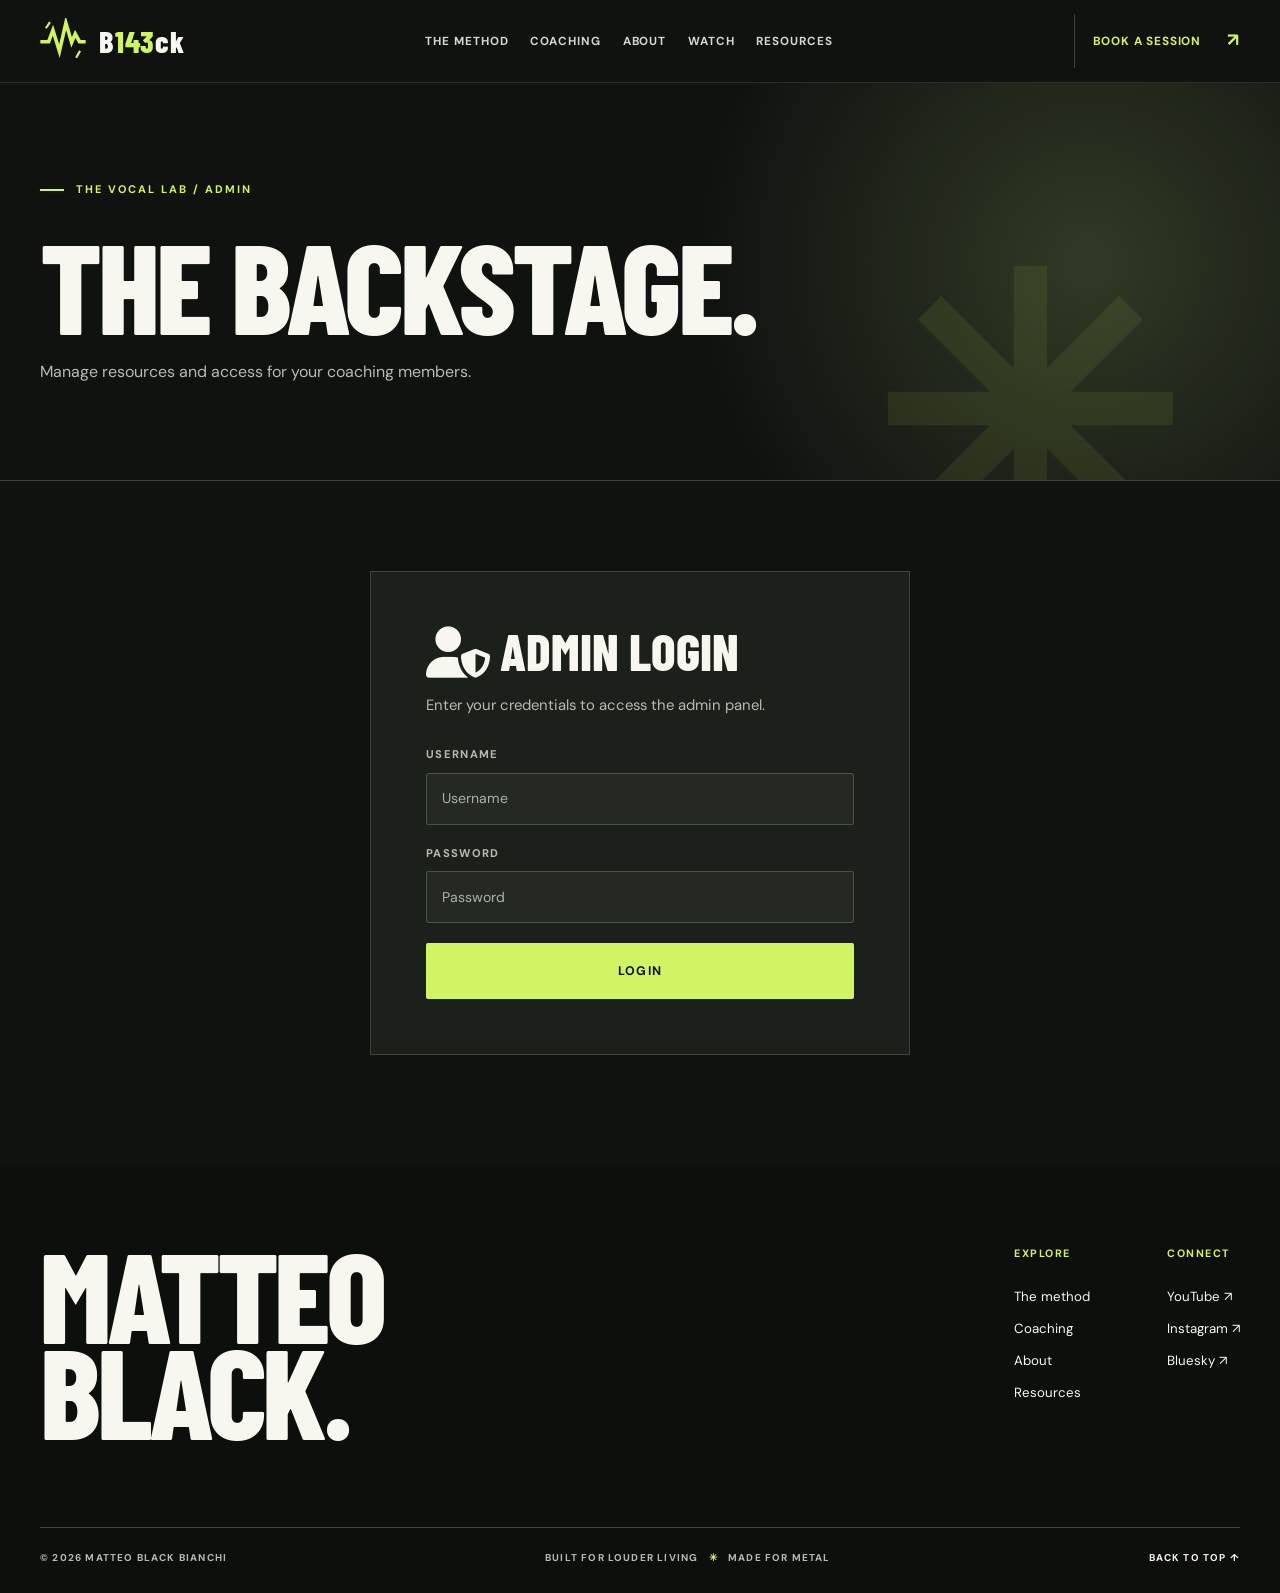
==== commit 01f01da6: "Replace navigation branding with B143ck sonic mark Co-authored-by: mbianchidev <37507190+mbianchidev" ====
--- a/src/admin.html
+++ b/src/admin.html
@@ -17,7 +17,7 @@
     <a class="skip-link" href="#main">Skip to content</a>
     <nav class="main-nav" aria-label="Main navigation">
         <div class="container nav-inner">
-            <a href="index.html" class="nav-logo" aria-label="Matteo Black Bianchi, home"><span class="brand-mark">M<span>/</span>B</span><span class="brand-name">MATTEO BLACK <small>BIANCHI / VOCAL COACH</small></span></a>
+            <a href="index.html" class="nav-logo" aria-label="B143ck, home"><img class="brand-mark" src="assets/b143ck-mark.svg" alt=""><span class="brand-name">B<span>143</span>ck</span></a>
             <button class="mobile-menu-toggle" type="button" aria-label="Open menu" aria-expanded="false" aria-controls="site-nav"><span class="menu-label">Menu</span><span class="menu-icon"><span></span><span></span></span></button>
             <ul class="nav-links" id="site-nav">
                 <li><a href="index.html#approach">The method</a></li>
--- a/src/styles.css
+++ b/src/styles.css
@@ -53,10 +53,9 @@
 .main-nav { position: relative; z-index: 100; background: var(--ink); border-bottom: 1px solid #2a3029; }
 .nav-inner { min-height: 82px; display: flex; align-items: center; gap: 34px; }
 .nav-logo { flex: none; display: flex; align-items: center; gap: 13px; color: var(--white); }
-.brand-mark { display: grid; place-items: center; width: 46px; height: 46px; background: var(--acid); color: var(--ink); font: 800 1.22rem/.85 var(--display-font); letter-spacing: -.08em; }
-.brand-mark span { color: #6a872b; }
-.brand-name { font: 800 1.2rem/.9 var(--display-font); letter-spacing: .035em; }
-.brand-name small { display: block; margin-top: 5px; color: var(--muted); font: 700 .56rem/1.1 'DM Sans', sans-serif; letter-spacing: .12em; }
+.brand-mark { flex: none; width: 46px; height: 46px; }
+.brand-name { font: 800 1.9rem/1 var(--display-font); letter-spacing: .025em; }
+.brand-name span { color: var(--acid); }
 .nav-links { display: flex; align-items: center; justify-content: center; gap: clamp(12px, 1.7vw, 30px); flex: 1; list-style: none; margin: 0; padding: 0; }
 .nav-links a { display: block; padding: 10px 0; color: #d4d7ce; font-size: .73rem; font-weight: 700; letter-spacing: .08em; text-transform: uppercase; transition: color var(--transition-normal); }
 .nav-links a:hover, .nav-links a.active { color: var(--acid); }
@@ -221,7 +220,9 @@
 .file-upload-label input[type="file"] { position: absolute; width: 1px; height: 1px; opacity: 0; }
 .file-name { display: block; margin-top: 10px; color: var(--muted); font-size: .8rem; }
 .calendar-section { padding: 50px 0 90px; }
-.calendar-frame { min-height: 700px; background: var(--panel); border: 1px solid var(--line); }
+.calendar-frame { height: 700px; background: var(--panel); border: 1px solid var(--line); }
+.calendar-fallback { margin: 18px 0 0; color: var(--muted); font-size: .83rem; }
+.calendar-fallback a { color: var(--acid); text-decoration: underline; text-underline-offset: 3px; }
 
 /* Media dialogs */
 .video-modal, .pdf-modal { position: fixed; inset: 0; z-index: 1000; display: grid; place-items: center; padding: 55px 20px 20px; background: #080a08ed; }
@@ -271,8 +272,8 @@
     .section-heading, .course-layout, .bio-layout, .booking-layout { display: grid; grid-template-columns: 1fr; gap: 30px; }
     .section-heading { margin-bottom: 38px; }
     .section-heading h2, .course-intro h2, .bio-statement h2, .booking-copy h2 { font-size: clamp(4.2rem, 13vw, 7rem); }
-    .method-grid { grid-template-columns: 1fr; }
-    .method-card { min-height: 255px; padding: 28px; }
+    .method-grid { grid-template-columns: minmax(0, 1fr); }
+    .method-card { min-width: 0; min-height: 255px; padding: 28px; }
     .method-card + .method-card { border-left: 0; border-top: 1px solid #a8aca2; }
     .method-card h3 { font-size: 3rem; }
     .course-layout, .bio-layout, .booking-layout { gap: 55px; }
@@ -295,9 +296,10 @@
     .signal-inner { font-size: 1.15rem; }
     .signal-inner > :nth-child(n+5) { display: none; }
     .section-heading h2, .course-intro h2, .bio-statement h2, .booking-copy h2 { font-size: clamp(3.5rem, 13.5vw, 5.6rem); }
+    .method-card h3 { font-size: clamp(1.85rem, 9vw, 2.5rem); }
     .form-row, .video-grid { grid-template-columns: 1fr; }
     .video-meta { min-height: 130px; }
-    .footer-brand { font-size: 6rem; }
+    .footer-brand { font-size: clamp(3.8rem, 16vw, 5rem); }
     .footer-links { gap: 40px; }
     .footer-bottom { flex-direction: column; }
     .resource-card, .content-header { flex-direction: column; align-items: flex-start; }
@@ -305,6 +307,10 @@
     .resource-actions .btn { width: 100%; }
     .page-hero h1 { font-size: clamp(4.4rem, 17vw, 7rem); }
 }
+@media (max-width: 380px) {
+    .nav-inner { gap: 10px; }
+    .brand-name { font-size: 1.7rem; }
+}
 @media (prefers-reduced-motion: reduce) {
     html { scroll-behavior: auto; }
     *, *::before, *::after { transition-duration: .01ms !important; animation-duration: .01ms !important; }
